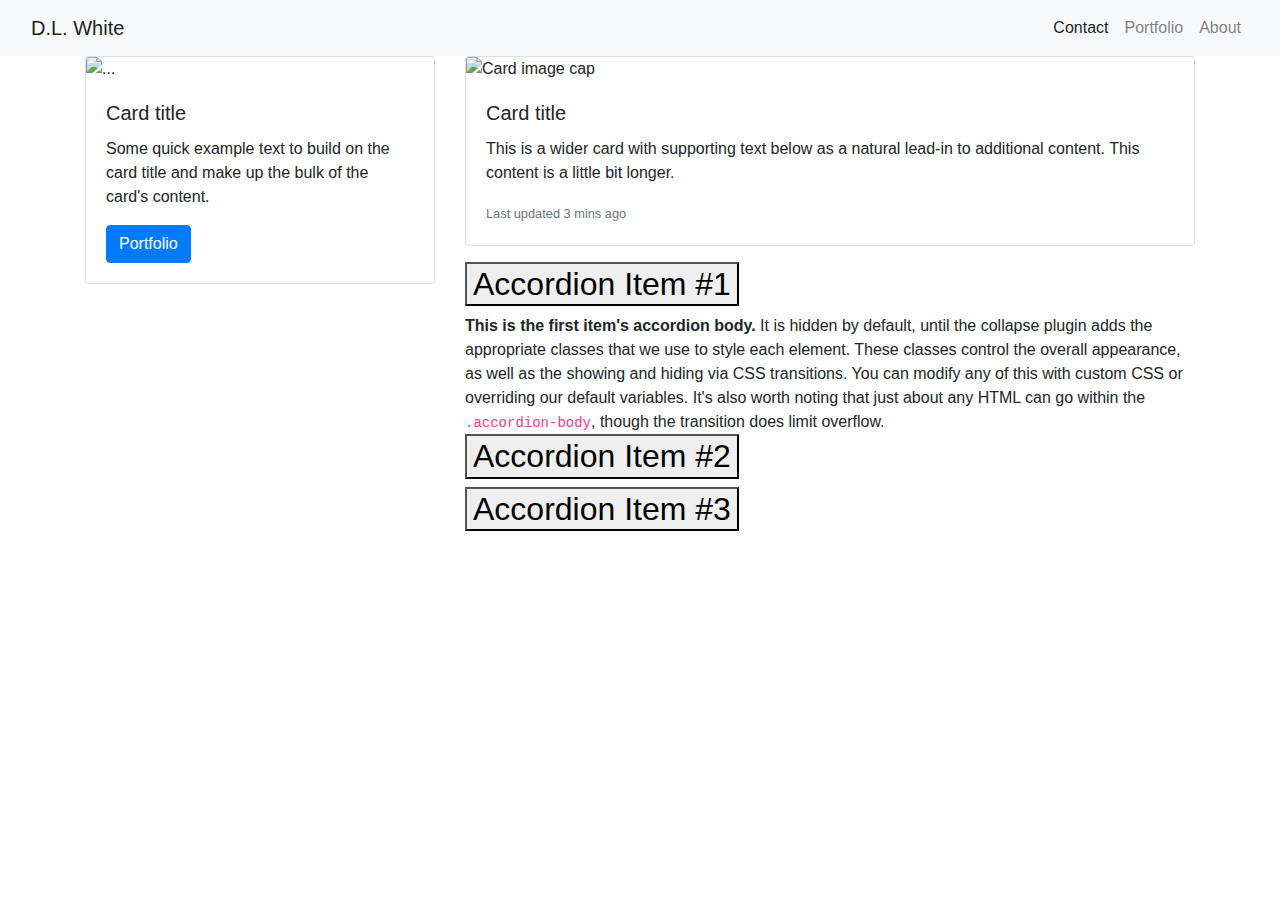
==== index.html @ 30622f73 "add index.html and contact.html with layout" ====
<!DOCTYPE html>
<html lang="en">

<head>
    <meta charset="UTF-8">
    <meta name="viewport" content="width=device-width, initial-scale=1, shrink-to-fit=no">

    <title>About Me</title>

    <!-- bbootstrap css file -->
    <link rel="stylesheet" href="https://maxcdn.bootstrapcdn.com/bootstrap/4.0.0/css/bootstrap.min.css"
        integrity="sha384-Gn5384xqQ1aoWXA+058RXPxPg6fy4IWvTNh0E263XmFcJlSAwiGgFAW/dAiS6JXm" crossorigin="anonymous">
</head>

<body>
    <!-- nav bar -->
    <nav class="navbar navbar-expand-lg navbar-light bg-light">
        <div class="container-fluid">
            <a class="navbar-brand" href="#">D.L. White</a>
            <button class="navbar-toggler" type="button" data-bs-toggle="collapse" data-bs-target="#navbarNav"
                aria-controls="navbarNav" aria-expanded="false" aria-label="Toggle navigation">
                <span class="navbar-toggler-icon"></span>
            </button>
            <div class="collapse navbar-collapse" id="navbarNav">
                <ul class="navbar-nav ml-auto">
                    <li class="nav-item">
                        <a class="nav-link active" aria-current="page" href="#">Contact</a>
                    </li>
                    <li class="nav-item">
                        <a class="nav-link" href="#">Portfolio</a>
                    </li>
                    <li class="nav-item">
                        <a class="nav-link" href="#">About</a>
                    </li>
                </ul>
            </div>
        </div>
    </nav>
    <!-- nav bar end -->

    <!-- about me card -->
    <div class="container">
        <div class="row">
            <div class="col-4">
                <div class="card">
                    <img src="https://via.placeholder.com/150x150" class="card-img-top" alt="...">
                    <div class="card-body">
                        <h5 class="card-title">Card title</h5>
                        <p class="card-text">Some quick example text to build on the card title and make up the bulk of
                            the card's content.</p>
                        <a href="#" class="btn btn-primary">Portfolio</a>
                    </div>
                </div>
            </div>
            <div class="col-8">
                <div class="card mb-3">
                    <img class="card-img-top" src="https://via.placeholder.com/905x180" alt="Card image cap">
                    <div class="card-body">
                        <h5 class="card-title">Card title</h5>
                        <p class="card-text">This is a wider card with supporting text below as a natural lead-in to
                            additional content. This content is a little bit longer.</p>
                        <p class="card-text"><small class="text-muted">Last updated 3 mins ago</small></p>
                    </div>
                </div>

                <div class="ml-auto">
                    <div class="accordion" id="accordionExample">
                        <div class="accordion-item">
                            <h2 class="accordion-header" id="headingOne">
                                <button class="accordion-button" type="button" data-bs-toggle="collapse"
                                    data-bs-target="#collapseOne" aria-expanded="true" aria-controls="collapseOne">
                                    Accordion Item #1
                                </button>
                            </h2>
                            <div id="collapseOne" class="accordion-collapse collapse show" aria-labelledby="headingOne"
                                data-bs-parent="#accordionExample">
                                <div class="accordion-body">
                                    <strong>This is the first item's accordion body.</strong> It is hidden by default,
                                    until the collapse plugin adds the appropriate classes that we use to style each
                                    element. These classes control the overall appearance, as well as the showing and
                                    hiding via CSS transitions. You can modify any of this with custom CSS or overriding
                                    our default variables. It's also worth noting that just about any HTML can go within
                                    the <code>.accordion-body</code>, though the transition does limit overflow.
                                </div>
                            </div>
                        </div>
                        <div class="accordion-item">
                            <h2 class="accordion-header" id="headingTwo">
                                <button class="accordion-button collapsed" type="button" data-bs-toggle="collapse"
                                    data-bs-target="#collapseTwo" aria-expanded="false" aria-controls="collapseTwo">
                                    Accordion Item #2
                                </button>
                            </h2>
                            <div id="collapseTwo" class="accordion-collapse collapse" aria-labelledby="headingTwo"
                                data-bs-parent="#accordionExample">
                                <div class="accordion-body">
                                    <strong>This is the second item's accordion body.</strong> It is hidden by default,
                                    until the collapse plugin adds the appropriate classes that we use to style each
                                    element. These classes control the overall appearance, as well as the showing and
                                    hiding via CSS transitions. You can modify any of this with custom CSS or overriding
                                    our default variables. It's also worth noting that just about any HTML can go within
                                    the <code>.accordion-body</code>, though the transition does limit overflow.
                                </div>
                            </div>
                        </div>
                        <div class="accordion-item">
                            <h2 class="accordion-header" id="headingThree">
                                <button class="accordion-button collapsed" type="button" data-bs-toggle="collapse"
                                    data-bs-target="#collapseThree" aria-expanded="false" aria-controls="collapseThree">
                                    Accordion Item #3
                                </button>
                            </h2>
                            <div id="collapseThree" class="accordion-collapse collapse" aria-labelledby="headingThree"
                                data-bs-parent="#accordionExample">
                                <div class="accordion-body">
                                    <strong>This is the third item's accordion body.</strong> It is hidden by default,
                                    until the collapse plugin adds the appropriate classes that we use to style each
                                    element. These classes control the overall appearance, as well as the showing and
                                    hiding via CSS transitions. You can modify any of this with custom CSS or overriding
                                    our default variables. It's also worth noting that just about any HTML can go within
                                    the <code>.accordion-body</code>, though the transition does limit overflow.
                                </div>
                            </div>
                        </div>
                    </div>
                </div>

            </div>
        </div>
    </div>

    <!-- about me card end -->

    <!-- accordion -->



    <!-- accordian end -->
    <!-- bootstrap js file -->
    <script src="https://cdn.jsdelivr.net/npm/bootstrap@5.0.0-beta1/dist/js/bootstrap.bundle.min.js"
        integrity="sha384-ygbV9kiqUc6oa4msXn9868pTtWMgiQaeYH7/t7LECLbyPA2x65Kgf80OJFdroafW"
        crossorigin="anonymous"></script>
</body>

</html>
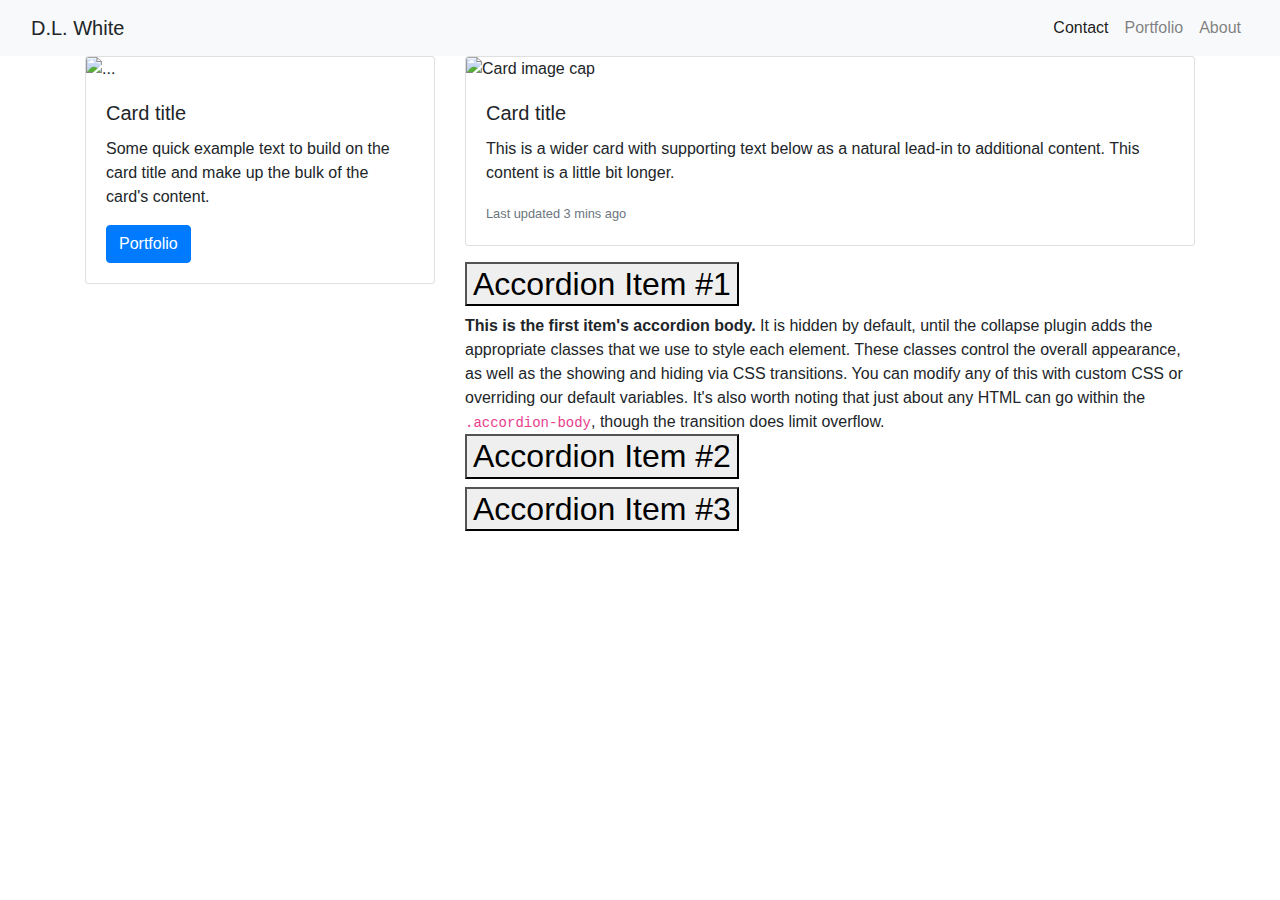
==== commit 2521047d: "feat: Navbar function added" ====
--- a/index.html
+++ b/index.html
@@ -16,7 +16,7 @@
     <!-- nav bar -->
     <nav class="navbar navbar-expand-lg navbar-light bg-light">
         <div class="container-fluid">
-            <a class="navbar-brand" href="#">D.L. White</a>
+            <a class="navbar-brand">D.L. White</a>
             <button class="navbar-toggler" type="button" data-bs-toggle="collapse" data-bs-target="#navbarNav"
                 aria-controls="navbarNav" aria-expanded="false" aria-label="Toggle navigation">
                 <span class="navbar-toggler-icon"></span>
@@ -24,13 +24,13 @@
             <div class="collapse navbar-collapse" id="navbarNav">
                 <ul class="navbar-nav ml-auto">
                     <li class="nav-item">
-                        <a class="nav-link active" aria-current="page" href="#">Contact</a>
+                        <a class="nav-link active" aria-current="page" href="./contact.html">Contact</a>
                     </li>
                     <li class="nav-item">
-                        <a class="nav-link" href="#">Portfolio</a>
+                        <a class="nav-link" href="./portfolio.html">Portfolio</a>
                     </li>
                     <li class="nav-item">
-                        <a class="nav-link" href="#">About</a>
+                        <a class="nav-link" href="./index.html">About</a>
                     </li>
                 </ul>
             </div>
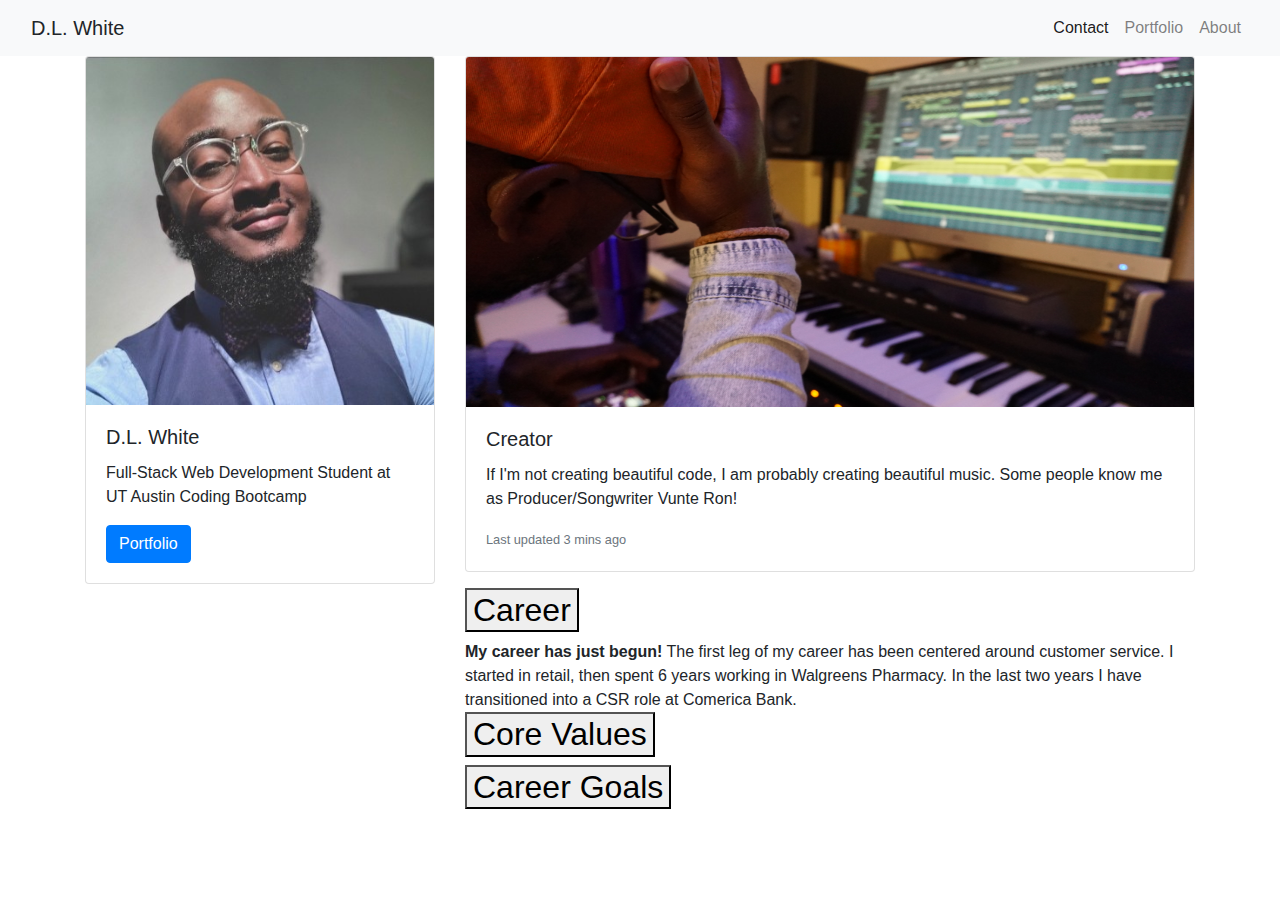
==== commit 85e02918: "add images and contact.html values" ====
--- a/index.html
+++ b/index.html
@@ -43,22 +43,20 @@
         <div class="row">
             <div class="col-4">
                 <div class="card">
-                    <img src="https://via.placeholder.com/150x150" class="card-img-top" alt="...">
+                    <img src="./images/linkedin.jpeg" class="card-img-top" alt="...">
                     <div class="card-body">
-                        <h5 class="card-title">Card title</h5>
-                        <p class="card-text">Some quick example text to build on the card title and make up the bulk of
-                            the card's content.</p>
-                        <a href="#" class="btn btn-primary">Portfolio</a>
+                        <h5 class="card-title">D.L. White</h5>
+                        <p class="card-text">Full-Stack Web Development Student at UT Austin Coding Bootcamp</p>
+                        <a href="./portfolio.html" class="btn btn-primary">Portfolio</a>
                     </div>
                 </div>
             </div>
             <div class="col-8">
                 <div class="card mb-3">
-                    <img class="card-img-top" src="https://via.placeholder.com/905x180" alt="Card image cap">
+                    <img class="card-img-top" src="./images/vron banner.jpg" height="350" alt="Card image cap">
                     <div class="card-body">
-                        <h5 class="card-title">Card title</h5>
-                        <p class="card-text">This is a wider card with supporting text below as a natural lead-in to
-                            additional content. This content is a little bit longer.</p>
+                        <h5 class="card-title">Creator</h5>
+                        <p class="card-text">If I'm not creating beautiful code, I am probably creating beautiful music. Some people know me as Producer/Songwriter Vunte Ron! </p>
                         <p class="card-text"><small class="text-muted">Last updated 3 mins ago</small></p>
                     </div>
                 </div>
@@ -69,18 +67,13 @@
                             <h2 class="accordion-header" id="headingOne">
                                 <button class="accordion-button" type="button" data-bs-toggle="collapse"
                                     data-bs-target="#collapseOne" aria-expanded="true" aria-controls="collapseOne">
-                                    Accordion Item #1
+                                    Career
                                 </button>
                             </h2>
                             <div id="collapseOne" class="accordion-collapse collapse show" aria-labelledby="headingOne"
                                 data-bs-parent="#accordionExample">
                                 <div class="accordion-body">
-                                    <strong>This is the first item's accordion body.</strong> It is hidden by default,
-                                    until the collapse plugin adds the appropriate classes that we use to style each
-                                    element. These classes control the overall appearance, as well as the showing and
-                                    hiding via CSS transitions. You can modify any of this with custom CSS or overriding
-                                    our default variables. It's also worth noting that just about any HTML can go within
-                                    the <code>.accordion-body</code>, though the transition does limit overflow.
+                                    <strong>My career has just begun!</strong> The first leg of my career has been centered around customer service. I started in retail, then spent 6 years working in Walgreens Pharmacy. In the last two years I have transitioned into a CSR role at Comerica Bank.
                                 </div>
                             </div>
                         </div>
@@ -88,18 +81,14 @@
                             <h2 class="accordion-header" id="headingTwo">
                                 <button class="accordion-button collapsed" type="button" data-bs-toggle="collapse"
                                     data-bs-target="#collapseTwo" aria-expanded="false" aria-controls="collapseTwo">
-                                    Accordion Item #2
+                                    Core Values
                                 </button>
                             </h2>
                             <div id="collapseTwo" class="accordion-collapse collapse" aria-labelledby="headingTwo"
                                 data-bs-parent="#accordionExample">
                                 <div class="accordion-body">
-                                    <strong>This is the second item's accordion body.</strong> It is hidden by default,
-                                    until the collapse plugin adds the appropriate classes that we use to style each
-                                    element. These classes control the overall appearance, as well as the showing and
-                                    hiding via CSS transitions. You can modify any of this with custom CSS or overriding
-                                    our default variables. It's also worth noting that just about any HTML can go within
-                                    the <code>.accordion-body</code>, though the transition does limit overflow.
+                                    <strong>What make me who I am?</strong> <br>The values that I hold near and dear to my heart are the very keys to my success. <br>
+                                    <em>Integrirty - Innovation - Imagination</div></em>
                                 </div>
                             </div>
                         </div>
@@ -107,18 +96,13 @@
                             <h2 class="accordion-header" id="headingThree">
                                 <button class="accordion-button collapsed" type="button" data-bs-toggle="collapse"
                                     data-bs-target="#collapseThree" aria-expanded="false" aria-controls="collapseThree">
-                                    Accordion Item #3
+                                    Career Goals
                                 </button>
                             </h2>
                             <div id="collapseThree" class="accordion-collapse collapse" aria-labelledby="headingThree"
                                 data-bs-parent="#accordionExample">
                                 <div class="accordion-body">
-                                    <strong>This is the third item's accordion body.</strong> It is hidden by default,
-                                    until the collapse plugin adds the appropriate classes that we use to style each
-                                    element. These classes control the overall appearance, as well as the showing and
-                                    hiding via CSS transitions. You can modify any of this with custom CSS or overriding
-                                    our default variables. It's also worth noting that just about any HTML can go within
-                                    the <code>.accordion-body</code>, though the transition does limit overflow.
+                                    <strong>My Dream Job..</strong> As I make the transition into the tech industry I want to focus on making the world a better place by finding a company that allows me to hone my natural creative abilities, while sharpening my growing skillet in a way that allows me to grow and create opportunities for younger generations to one day have the same and even better resources than I had.
                                 </div>
                             </div>
                         </div>
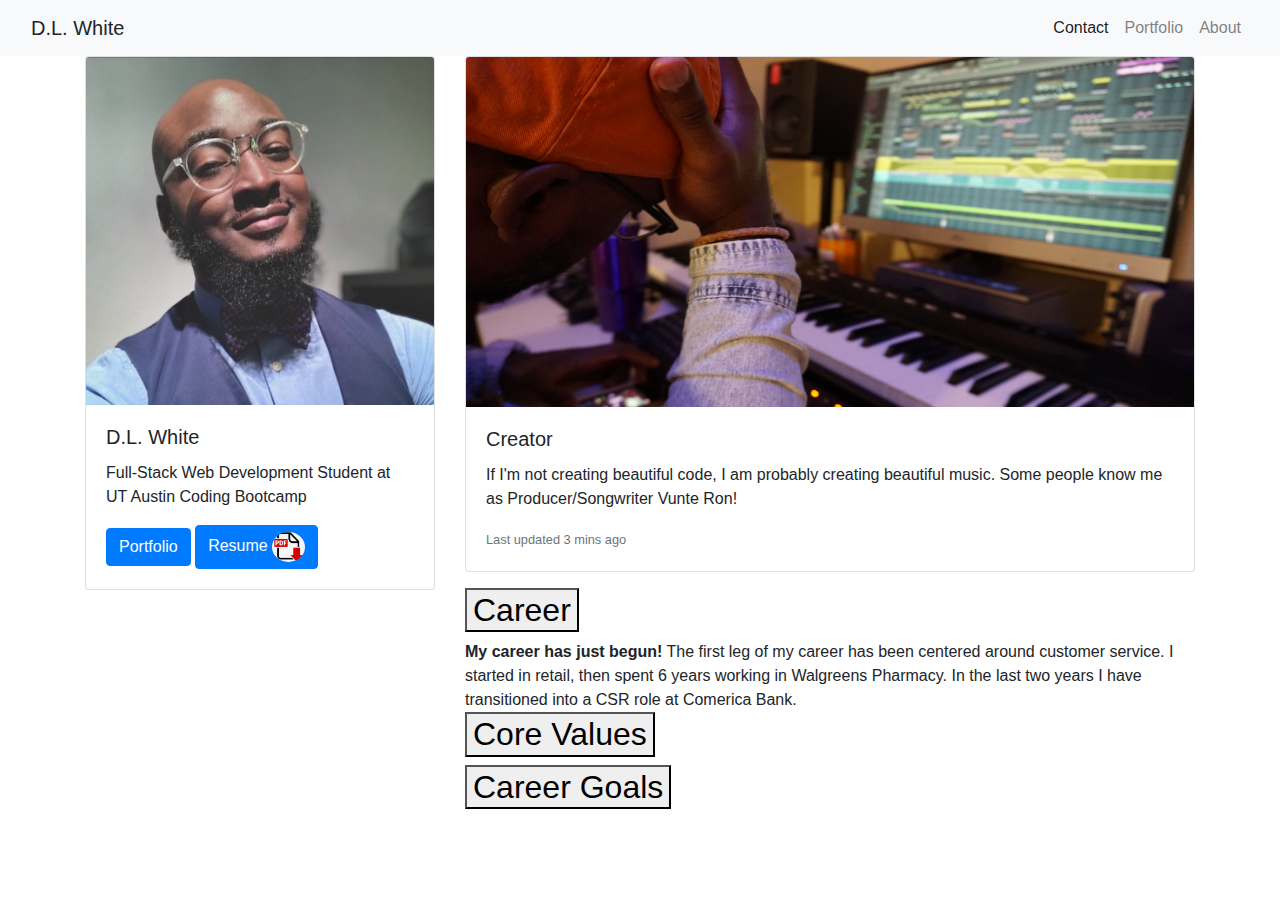
==== commit 93e1e461: "add icons and resume link" ====
--- a/index.html
+++ b/index.html
@@ -10,6 +10,7 @@
     <!-- bbootstrap css file -->
     <link rel="stylesheet" href="https://maxcdn.bootstrapcdn.com/bootstrap/4.0.0/css/bootstrap.min.css"
         integrity="sha384-Gn5384xqQ1aoWXA+058RXPxPg6fy4IWvTNh0E263XmFcJlSAwiGgFAW/dAiS6JXm" crossorigin="anonymous">
+    <link rel="stylesheet" href="style.css">
 </head>
 
 <body>
@@ -48,6 +49,9 @@
                         <h5 class="card-title">D.L. White</h5>
                         <p class="card-text">Full-Stack Web Development Student at UT Austin Coding Bootcamp</p>
                         <a href="./portfolio.html" class="btn btn-primary">Portfolio</a>
+                        <a href="./assets/Resume and Curriculum .pdf" download>
+                            <button class="btn btn-primary">Resume <img src="./images/pdf-logo.jpg" class="icon"></button>
+                          </a>
                     </div>
                 </div>
             </div>
--- a/style.css
+++ b/style.css
@@ -0,0 +1,4 @@
+.icon{
+    height: 30px;
+    border-radius: 100%;
+}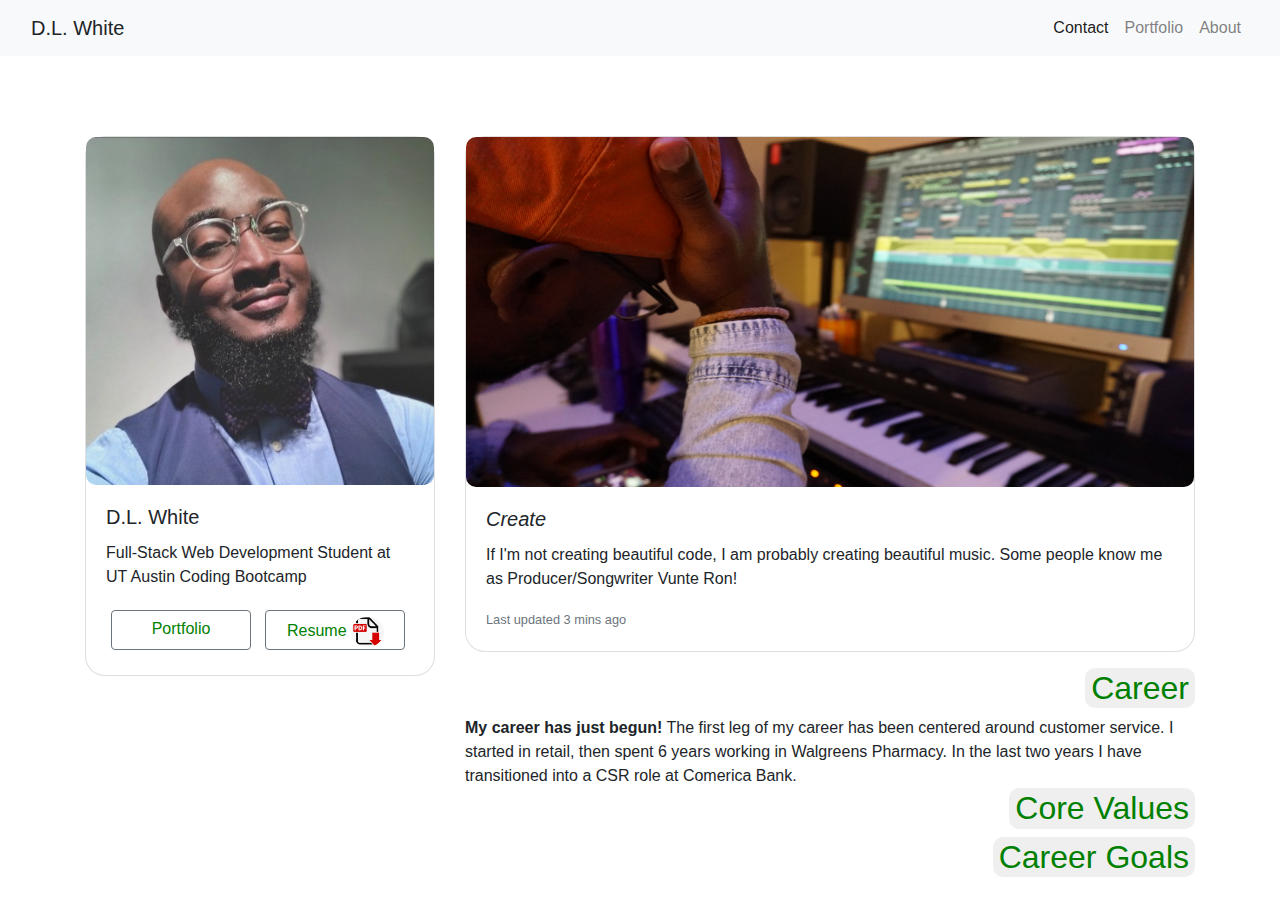
==== commit 724d32bd: "css button update" ====
--- a/index.html
+++ b/index.html
@@ -1,133 +1,221 @@
 <!DOCTYPE html>
 <html lang="en">
-
-<head>
-    <meta charset="UTF-8">
-    <meta name="viewport" content="width=device-width, initial-scale=1, shrink-to-fit=no">
+  <head>
+    <meta charset="UTF-8" />
+    <meta
+      name="viewport"
+      content="width=device-width, initial-scale=1, shrink-to-fit=no"
+    />
 
     <title>About Me</title>
 
     <!-- bbootstrap css file -->
-    <link rel="stylesheet" href="https://maxcdn.bootstrapcdn.com/bootstrap/4.0.0/css/bootstrap.min.css"
-        integrity="sha384-Gn5384xqQ1aoWXA+058RXPxPg6fy4IWvTNh0E263XmFcJlSAwiGgFAW/dAiS6JXm" crossorigin="anonymous">
-    <link rel="stylesheet" href="style.css">
-</head>
-
-<body>
+    <link
+      rel="stylesheet"
+      href="https://maxcdn.bootstrapcdn.com/bootstrap/4.0.0/css/bootstrap.min.css"
+      integrity="sha384-Gn5384xqQ1aoWXA+058RXPxPg6fy4IWvTNh0E263XmFcJlSAwiGgFAW/dAiS6JXm"
+      crossorigin="anonymous"
+    />
+
+    <link rel="preconnect" href="https://fonts.gstatic.com" />
+    <link
+      href="https://fonts.googleapis.com/css2?family=Noto+Sans+TC:wght@300&display=swap"
+      rel="stylesheet"
+    />
+
+    <link rel="stylesheet" href="style.css" />
+  </head>
+
+  <body>
     <!-- nav bar -->
     <nav class="navbar navbar-expand-lg navbar-light bg-light">
-        <div class="container-fluid">
-            <a class="navbar-brand">D.L. White</a>
-            <button class="navbar-toggler" type="button" data-bs-toggle="collapse" data-bs-target="#navbarNav"
-                aria-controls="navbarNav" aria-expanded="false" aria-label="Toggle navigation">
-                <span class="navbar-toggler-icon"></span>
-            </button>
-            <div class="collapse navbar-collapse" id="navbarNav">
-                <ul class="navbar-nav ml-auto">
-                    <li class="nav-item">
-                        <a class="nav-link active" aria-current="page" href="./contact.html">Contact</a>
-                    </li>
-                    <li class="nav-item">
-                        <a class="nav-link" href="./portfolio.html">Portfolio</a>
-                    </li>
-                    <li class="nav-item">
-                        <a class="nav-link" href="./index.html">About</a>
-                    </li>
-                </ul>
-            </div>
+      <div class="container-fluid">
+        <a class="navbar-brand">D.L. White</a>
+        <button
+          class="navbar-toggler"
+          type="button"
+          data-bs-toggle="collapse"
+          data-bs-target="#navbarNav"
+          aria-controls="navbarNav"
+          aria-expanded="false"
+          aria-label="Toggle navigation"
+        >
+          <span class="navbar-toggler-icon"></span>
+        </button>
+        <div class="collapse navbar-collapse" id="navbarNav">
+          <ul class="navbar-nav ml-auto">
+            <li class="nav-item">
+              <a
+                class="nav-link active"
+                aria-current="page"
+                href="./contact.html"
+                >Contact</a
+              >
+            </li>
+            <li class="nav-item">
+              <a class="nav-link" href="./portfolio.html">Portfolio</a>
+            </li>
+            <li class="nav-item">
+              <a class="nav-link" href="./index.html">About</a>
+            </li>
+          </ul>
         </div>
+      </div>
     </nav>
     <!-- nav bar end -->
 
     <!-- about me card -->
-    <div class="container">
-        <div class="row">
-            <div class="col-4">
-                <div class="card">
-                    <img src="./images/linkedin.jpeg" class="card-img-top" alt="...">
-                    <div class="card-body">
-                        <h5 class="card-title">D.L. White</h5>
-                        <p class="card-text">Full-Stack Web Development Student at UT Austin Coding Bootcamp</p>
-                        <a href="./portfolio.html" class="btn btn-primary">Portfolio</a>
-                        <a href="./assets/Resume and Curriculum .pdf" download>
-                            <button class="btn btn-primary">Resume <img src="./images/pdf-logo.jpg" class="icon"></button>
-                          </a>
-                    </div>
+    <div class="container" id="index-container">
+      <div class="row">
+        <div class="col-4">
+          <div class="card" id="index-card">
+            <img
+              src="./images/linkedin.jpeg"
+              class="card-img-top"
+              id="index-card-img"
+            />
+            <div class="card-body">
+              <h5 class="card-title">D.L. White</h5>
+              <p class="card-text">
+                Full-Stack Web Development Student at UT Austin Coding Bootcamp
+              </p>
+              <a href="./portfolio.html" class="btn btn-outline-secondary"
+                >Portfolio</a
+              >
+              <a
+                class="btn btn-outline-secondary"
+                href="./assets/Resume and Curriculum .pdf"
+                download
+              >
+                Resume <img src="./images/pdf-logo.jpg" class="icon" />
+              </a>
+            </div>
+          </div>
+        </div>
+        <div class="col-8">
+          <div class="card mb-3" id="index-right">
+            <img
+              class="card-img-top"
+              src="./images/vron banner.jpg"
+              height="350"
+              alt="Card image cap"
+            />
+            <div class="card-body" id="big-card-body">
+              <h5 class="card-title"><em>Create</em></h5>
+              <p class="card-text">
+                If I'm not creating beautiful code, I am probably creating
+                beautiful music. Some people know me as Producer/Songwriter
+                Vunte Ron!
+              </p>
+              <p class="card-text">
+                <small class="text-muted">Last updated 3 mins ago</small>
+              </p>
+            </div>
+          </div>
+
+          <div class="ml-auto">
+            <div class="accordion" id="accordionExample">
+              <div class="accordion-item">
+                <h2 class="accordion-header" id="headingOne">
+                  <button
+                    class="accordion-button"
+                    type="button"
+                    data-bs-toggle="collapse"
+                    data-bs-target="#collapseOne"
+                    aria-expanded="true"
+                    aria-controls="collapseOne"
+                  >
+                    Career
+                  </button>
+                </h2>
+                <div
+                  id="collapseOne"
+                  class="accordion-collapse collapse show"
+                  aria-labelledby="headingOne"
+                  data-bs-parent="#accordionExample"
+                >
+                  <div class="accordion-body">
+                    <strong>My career has just begun!</strong> The first leg of
+                    my career has been centered around customer service. I
+                    started in retail, then spent 6 years working in Walgreens
+                    Pharmacy. In the last two years I have transitioned into a
+                    CSR role at Comerica Bank.
+                  </div>
                 </div>
+              </div>
+              <div class="accordion-item">
+                <h2 class="accordion-header" id="headingTwo">
+                  <button
+                    class="accordion-button collapsed"
+                    type="button"
+                    data-bs-toggle="collapse"
+                    data-bs-target="#collapseTwo"
+                    aria-expanded="false"
+                    aria-controls="collapseTwo"
+                  >
+                    Core Values
+                  </button>
+                </h2>
+                <div
+                  id="collapseTwo"
+                  class="accordion-collapse collapse"
+                  aria-labelledby="headingTwo"
+                  data-bs-parent="#accordionExample"
+                >
+                  <div class="accordion-body">
+                    <strong>What make me who I am?</strong> <br />The values
+                    that I hold near and dear to my heart are the very keys to
+                    my success. <br />
+                    <em>Integrirty - Innovation - Imagination</em>
+                  </div>
+                </div>
+              </div>
+              <div class="accordion-item">
+                <h2 class="accordion-header" id="headingThree">
+                  <button
+                    class="accordion-button collapsed"
+                    type="button"
+                    data-bs-toggle="collapse"
+                    data-bs-target="#collapseThree"
+                    aria-expanded="false"
+                    aria-controls="collapseThree"
+                  >
+                    Career Goals
+                  </button>
+                </h2>
+                <div
+                  id="collapseThree"
+                  class="accordion-collapse collapse"
+                  aria-labelledby="headingThree"
+                  data-bs-parent="#accordionExample"
+                >
+                  <div class="accordion-body">
+                    <strong>My Dream Job..</strong> As I make the transition
+                    into the tech industry I want to focus on making the world a
+                    better place by finding a company that allows me to hone my
+                    natural creative abilities, while sharpening my growing
+                    skillet in a way that allows me to grow and create
+                    opportunities for younger generations to one day have the
+                    same and even better resources than I had.
+                  </div>
+                </div>
+              </div>
             </div>
-            <div class="col-8">
-                <div class="card mb-3">
-                    <img class="card-img-top" src="./images/vron banner.jpg" height="350" alt="Card image cap">
-                    <div class="card-body">
-                        <h5 class="card-title">Creator</h5>
-                        <p class="card-text">If I'm not creating beautiful code, I am probably creating beautiful music. Some people know me as Producer/Songwriter Vunte Ron! </p>
-                        <p class="card-text"><small class="text-muted">Last updated 3 mins ago</small></p>
-                    </div>
-                </div>
-
-                <div class="ml-auto">
-                    <div class="accordion" id="accordionExample">
-                        <div class="accordion-item">
-                            <h2 class="accordion-header" id="headingOne">
-                                <button class="accordion-button" type="button" data-bs-toggle="collapse"
-                                    data-bs-target="#collapseOne" aria-expanded="true" aria-controls="collapseOne">
-                                    Career
-                                </button>
-                            </h2>
-                            <div id="collapseOne" class="accordion-collapse collapse show" aria-labelledby="headingOne"
-                                data-bs-parent="#accordionExample">
-                                <div class="accordion-body">
-                                    <strong>My career has just begun!</strong> The first leg of my career has been centered around customer service. I started in retail, then spent 6 years working in Walgreens Pharmacy. In the last two years I have transitioned into a CSR role at Comerica Bank.
-                                </div>
-                            </div>
-                        </div>
-                        <div class="accordion-item">
-                            <h2 class="accordion-header" id="headingTwo">
-                                <button class="accordion-button collapsed" type="button" data-bs-toggle="collapse"
-                                    data-bs-target="#collapseTwo" aria-expanded="false" aria-controls="collapseTwo">
-                                    Core Values
-                                </button>
-                            </h2>
-                            <div id="collapseTwo" class="accordion-collapse collapse" aria-labelledby="headingTwo"
-                                data-bs-parent="#accordionExample">
-                                <div class="accordion-body">
-                                    <strong>What make me who I am?</strong> <br>The values that I hold near and dear to my heart are the very keys to my success. <br>
-                                    <em>Integrirty - Innovation - Imagination</div></em>
-                                </div>
-                            </div>
-                        </div>
-                        <div class="accordion-item">
-                            <h2 class="accordion-header" id="headingThree">
-                                <button class="accordion-button collapsed" type="button" data-bs-toggle="collapse"
-                                    data-bs-target="#collapseThree" aria-expanded="false" aria-controls="collapseThree">
-                                    Career Goals
-                                </button>
-                            </h2>
-                            <div id="collapseThree" class="accordion-collapse collapse" aria-labelledby="headingThree"
-                                data-bs-parent="#accordionExample">
-                                <div class="accordion-body">
-                                    <strong>My Dream Job..</strong> As I make the transition into the tech industry I want to focus on making the world a better place by finding a company that allows me to hone my natural creative abilities, while sharpening my growing skillet in a way that allows me to grow and create opportunities for younger generations to one day have the same and even better resources than I had.
-                                </div>
-                            </div>
-                        </div>
-                    </div>
-                </div>
-
-            </div>
+          </div>
         </div>
+      </div>
     </div>
 
     <!-- about me card end -->
 
     <!-- accordion -->
-
-
 
     <!-- accordian end -->
     <!-- bootstrap js file -->
-    <script src="https://cdn.jsdelivr.net/npm/bootstrap@5.0.0-beta1/dist/js/bootstrap.bundle.min.js"
-        integrity="sha384-ygbV9kiqUc6oa4msXn9868pTtWMgiQaeYH7/t7LECLbyPA2x65Kgf80OJFdroafW"
-        crossorigin="anonymous"></script>
-</body>
-
-</html>+    <script
+      src="https://cdn.jsdelivr.net/npm/bootstrap@5.0.0-beta1/dist/js/bootstrap.bundle.min.js"
+      integrity="sha384-ygbV9kiqUc6oa4msXn9868pTtWMgiQaeYH7/t7LECLbyPA2x65Kgf80OJFdroafW"
+      crossorigin="anonymous"
+    ></script>
+  </body>
+</html>
--- a/style.css
+++ b/style.css
@@ -1,4 +1,98 @@
 .icon{
     height: 30px;
     border-radius: 100%;
+}
+#index-container,
+#portfolio-container,
+#contact-container {
+    margin-top: 5em;
+}
+#portfolio-row{
+    
+}
+.porfolio-img{
+  border-radius: 10px;
+  border: .05px solid rgb(221, 221, 221);
+  align-content: center;
+  display: block;
+  margin-left: auto;
+  margin-right: auto;
+  width: 98%;
+  
+}
+.captionHead{
+    color: black;
+    margin-top: 2rem;
+    text-align: center;
+    text-size-adjust: 90%;
+    text-size-adjust: auto;
+    margin-bottom: 2rem;
+}
+.figure{
+    border-radius: 10px;
+    color: black;
+    width: 330px;
+    height: 500px;
+    align-content: center;
+    padding: 20px;
+}
+.captionBody{
+    margin-top: 20px;
+    margin-bottom: 20px;
+    border-bottom: 20px;
+    
+}
+.figure-caption{
+    color: black;
+    margin-left: auto;
+    margin-right: auto;
+    width: 80%;
+    align-content: stretch;
+    padding-right: 3px;
+    padding-left: 3px;
+    margin-bottom: 20px;
+}
+.btn-outline-secondary{
+    color: green;
+    width: 140px;
+    height: 40px;
+    margin: 5px;
+}
+.accordion-button{
+    color: green;
+    border-radius: 10px;
+    border-width: 0px;
+    font-weight: lighter;
+
+}
+.contact-info{
+    text-align: justify;
+    line-height: 30px;
+}
+
+#contact-card,
+#index-card,
+#big-card-body,
+#index-right{
+    border-radius: 20px;
+}
+#contact-card-img,
+#index-card-img,
+.card-img-top{
+    border-radius: 10px;
+}
+#contact-card-body{
+    text-align: justify;
+}
+#big-quote{
+    border-radius: 30px;
+    margin: auto;
+    padding: 20px;
+}
+.lead{
+    text-align: right;
+}
+.accordion-header{
+    text-align: right;
+
 }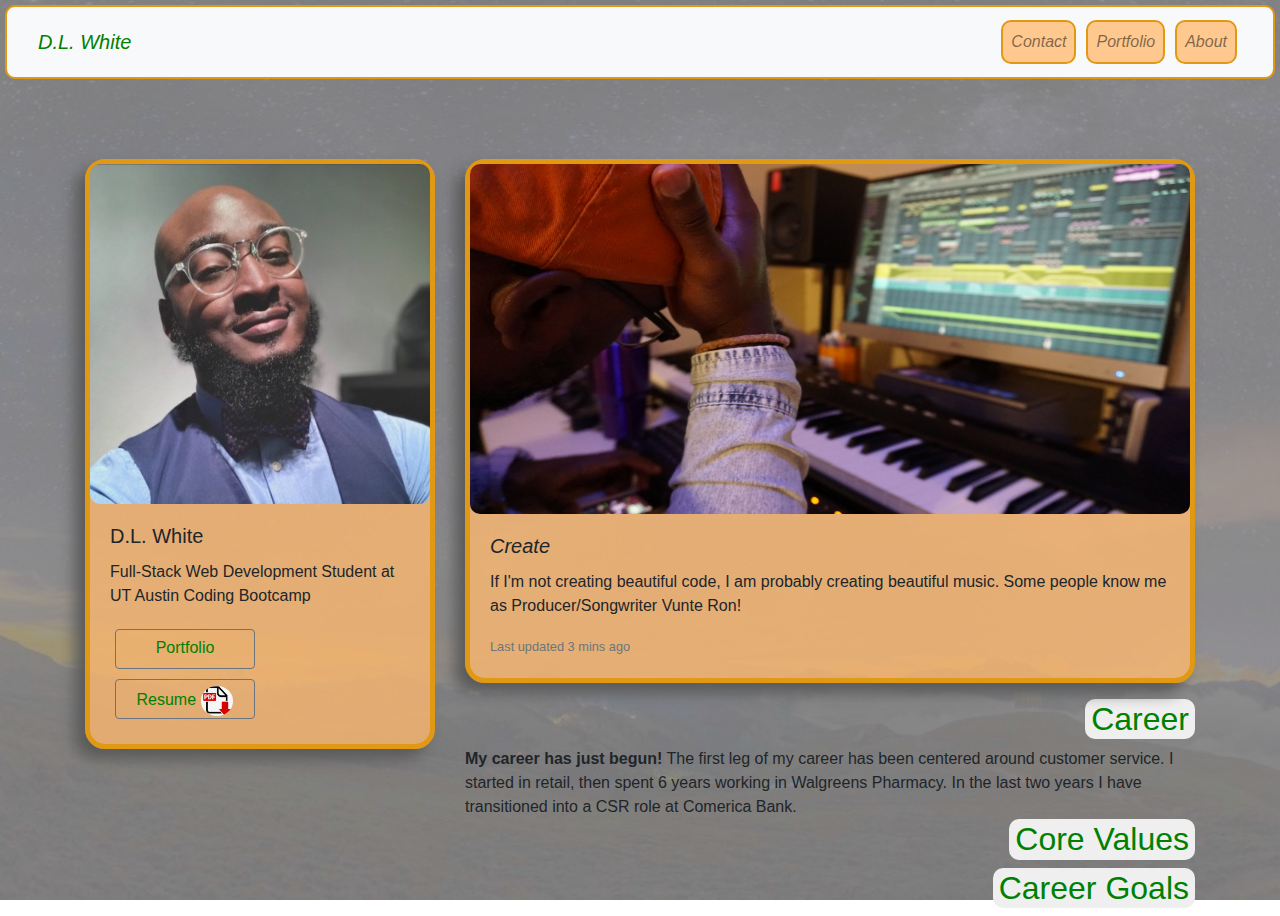
==== commit fb308dee: "update css style 1" ====
--- a/index.html
+++ b/index.html
@@ -28,7 +28,7 @@
 
   <body>
     <!-- nav bar -->
-    <nav class="navbar navbar-expand-lg navbar-light bg-light">
+    <nav class="navbar navbar-expand-lg navbar-light bg-light" id="nav">
       <div class="container-fluid">
         <a class="navbar-brand">D.L. White</a>
         <button
@@ -46,7 +46,7 @@
           <ul class="navbar-nav ml-auto">
             <li class="nav-item">
               <a
-                class="nav-link active"
+                class="nav-link"
                 aria-current="page"
                 href="./contact.html"
                 >Contact</a
--- a/style.css
+++ b/style.css
@@ -31,10 +31,13 @@
 .figure{
     border-radius: 10px;
     color: black;
-    width: 330px;
+    width: 300px;
     height: 500px;
     align-content: center;
     padding: 20px;
+    background-color: rgba(255, 185, 110, 0.768);
+    box-shadow: -10px 10px 15px rgb(90, 90, 90);
+    border: 5px solid rgb(225, 153, 20);
 }
 .captionBody{
     margin-top: 20px;
@@ -65,6 +68,9 @@
     font-weight: lighter;
 
 }
+.text-muted{
+    color: green;
+}
 .contact-info{
     text-align: justify;
     line-height: 30px;
@@ -72,14 +78,22 @@
 
 #contact-card,
 #index-card,
-#big-card-body,
+/* #big-card-body, */
 #index-right{
     border-radius: 20px;
+    background-color: rgba(255, 185, 110, 0.768);
+    border: 5px solid rgb(225, 153, 20);
+    
+    box-shadow: -10px 10px 15px rgb(90, 90, 90)
 }
 #contact-card-img,
 #index-card-img,
 .card-img-top{
+    
     border-radius: 10px;
+    border-color: green;
+    
+
 }
 #contact-card-body{
     text-align: justify;
@@ -88,6 +102,8 @@
     border-radius: 30px;
     margin: auto;
     padding: 20px;
+    box-shadow: -10px 10px 15px rgb(90, 90, 90);
+    border: 5px solid rgb(225, 153, 20);
 }
 .lead{
     text-align: right;
@@ -95,4 +111,31 @@
 .accordion-header{
     text-align: right;
 
+}
+
+body::before {
+    background-image: url("./images/background\ image2.jpeg");
+    background-size: 100vw;
+    background-color: #cccccc;
+    
+
+    content: "";
+    
+    background-size: cover;
+    position: absolute;
+    top: 0px;
+    right: 0px;
+    bottom: 0px;
+    left: 0px;
+    opacity: 0.55;
+
+   }
+#nav,
+.nav-link{
+    font-style: italic;
+    color: green;
+    background-color: rgba(255, 185, 110, 0.768);
+    border: 2px solid rgb(225, 153, 20);
+    border-radius: 10px;
+    margin: 5px;
 }